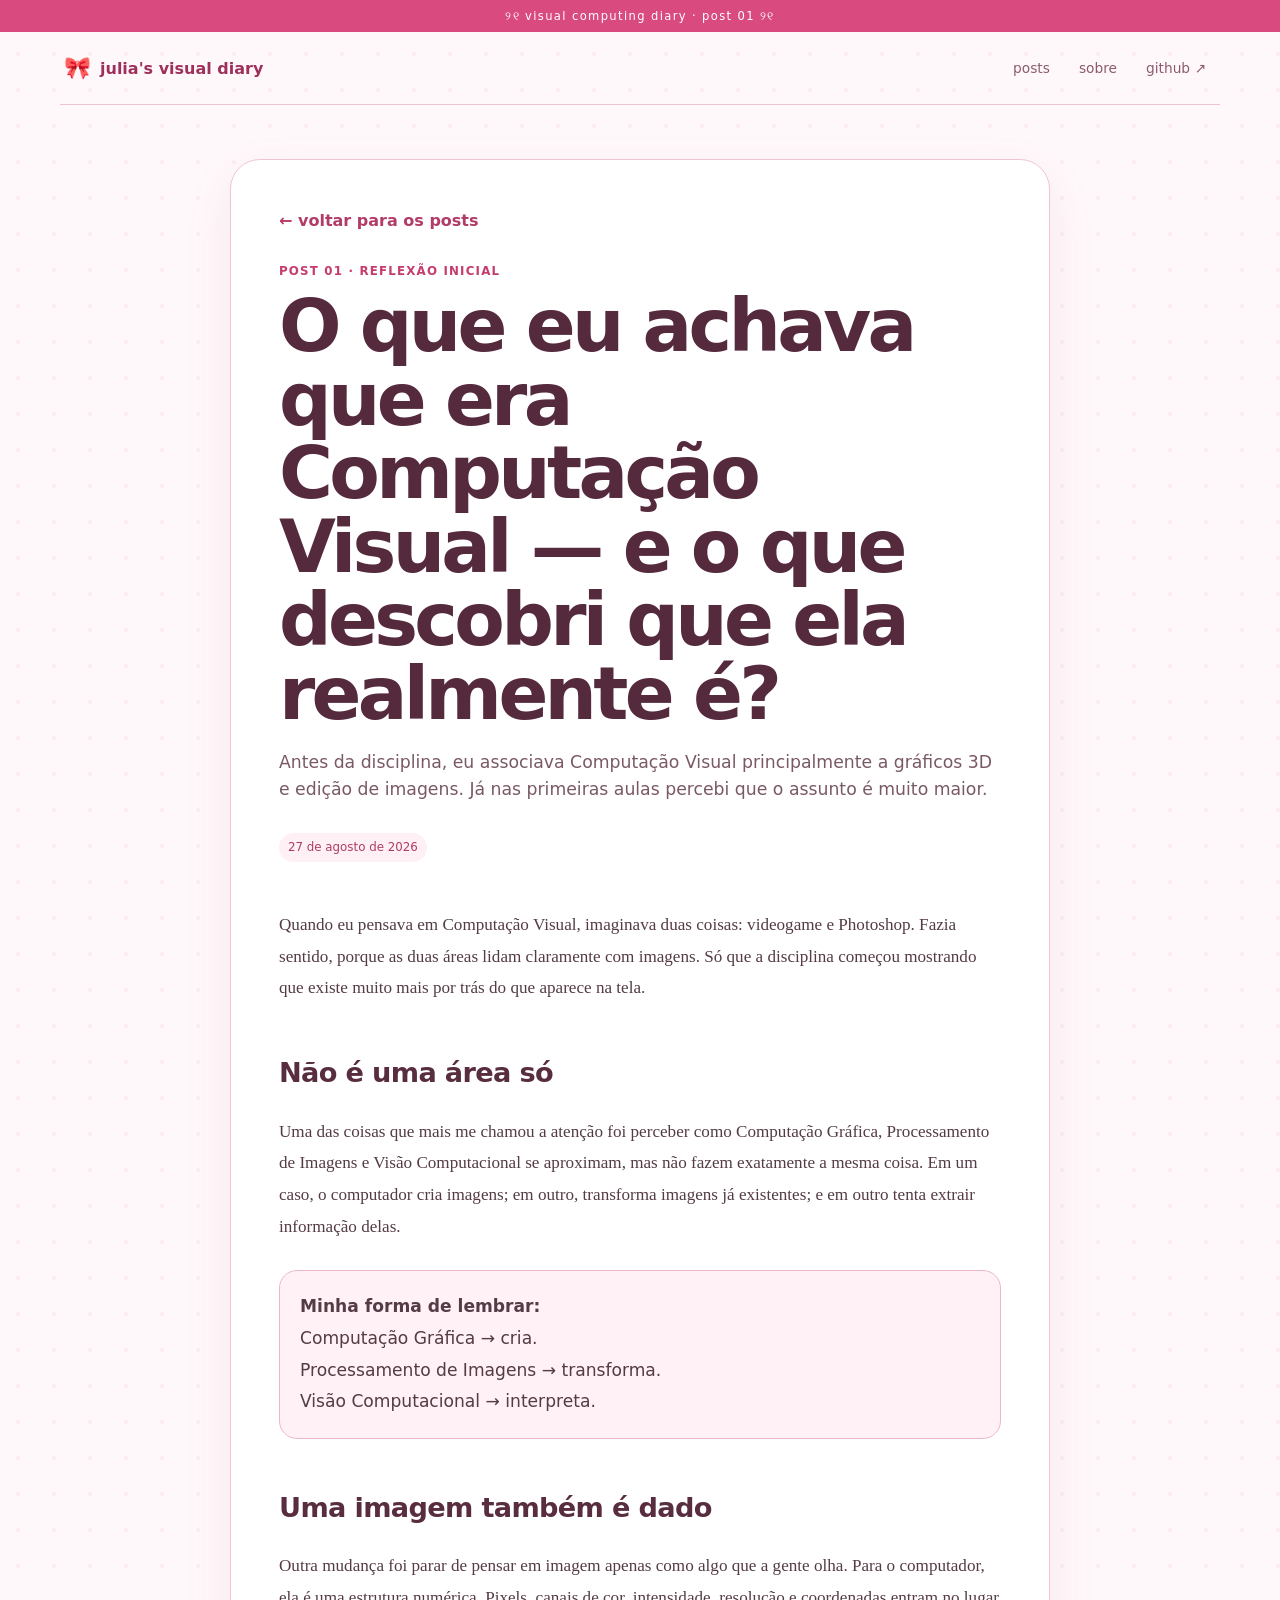
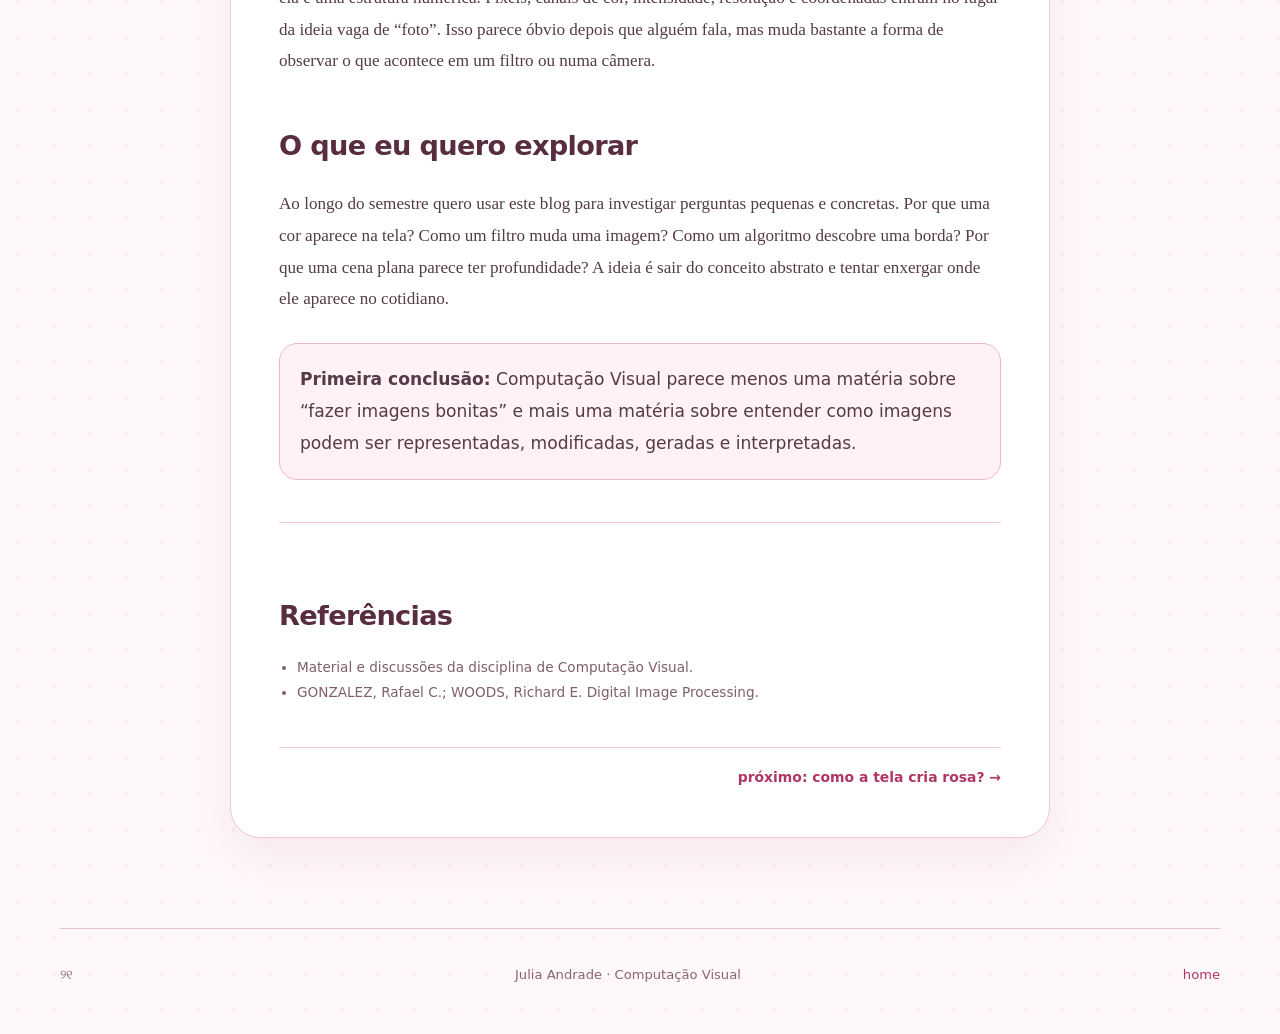
==== posts/01-primeiras-impressoes.html @ 06eb858a "feat: add first reflection post" ====
<!doctype html><html lang="pt-BR"><head><meta charset="utf-8"><meta name="viewport" content="width=device-width,initial-scale=1"><title>Primeiras impressões · Julia's Visual Diary</title><link rel="stylesheet" href="../assets/style.css"></head><body><div class="top-strip">୨୧ visual computing diary · post 01 ୨୧</div><header class="site-header"><a class="logo" href="../index.html"><span class="bow">🎀</span><span>julia's visual diary</span></a><nav><a href="../index.html#posts">posts</a><a href="../index.html#sobre">sobre</a><a href="https://github.com/juliaandrxde/comp-visual">github ↗</a></nav></header><main class="article-shell"><article class="article"><a class="back" href="../index.html#posts">← voltar para os posts</a><p class="kicker">post 01 · reflexão inicial</p><h1>O que eu achava que era Computação Visual — e o que descobri que ela realmente é?</h1><p class="lead">Antes da disciplina, eu associava Computação Visual principalmente a gráficos 3D e edição de imagens. Já nas primeiras aulas percebi que o assunto é muito maior.</p><span class="date">27 de agosto de 2026</span><div class="article-body"><p>Quando eu pensava em Computação Visual, imaginava duas coisas: videogame e Photoshop. Fazia sentido, porque as duas áreas lidam claramente com imagens. Só que a disciplina começou mostrando que existe muito mais por trás do que aparece na tela.</p><h2>Não é uma área só</h2><p>Uma das coisas que mais me chamou a atenção foi perceber como Computação Gráfica, Processamento de Imagens e Visão Computacional se aproximam, mas não fazem exatamente a mesma coisa. Em um caso, o computador cria imagens; em outro, transforma imagens já existentes; e em outro tenta extrair informação delas.</p><div class="callout"><strong>Minha forma de lembrar:</strong><br>Computação Gráfica → cria.<br>Processamento de Imagens → transforma.<br>Visão Computacional → interpreta.</div><h2>Uma imagem também é dado</h2><p>Outra mudança foi parar de pensar em imagem apenas como algo que a gente olha. Para o computador, ela é uma estrutura numérica. Pixels, canais de cor, intensidade, resolução e coordenadas entram no lugar da ideia vaga de “foto”. Isso parece óbvio depois que alguém fala, mas muda bastante a forma de observar o que acontece em um filtro ou numa câmera.</p><h2>O que eu quero explorar</h2><p>Ao longo do semestre quero usar este blog para investigar perguntas pequenas e concretas. Por que uma cor aparece na tela? Como um filtro muda uma imagem? Como um algoritmo descobre uma borda? Por que uma cena plana parece ter profundidade? A ideia é sair do conceito abstrato e tentar enxergar onde ele aparece no cotidiano.</p><div class="callout"><strong>Primeira conclusão:</strong> Computação Visual parece menos uma matéria sobre “fazer imagens bonitas” e mais uma matéria sobre entender como imagens podem ser representadas, modificadas, geradas e interpretadas.</div><section class="references"><h2>Referências</h2><ul><li>Material e discussões da disciplina de Computação Visual.</li><li>GONZALEZ, Rafael C.; WOODS, Richard E. Digital Image Processing.</li></ul></section></div><nav class="post-nav"><span></span><a href="02-cor-rgb.html">próximo: como a tela cria rosa? →</a></nav></article></main><footer><span>୨୧</span><p>Julia Andrade · Computação Visual</p><a href="../index.html">home</a></footer></body></html>
---- assets/style.css ----
*{box-sizing:border-box}html{scroll-behavior:smooth}body{margin:0;background:#fff8fb;color:#4c2b38;font-family:Inter,ui-rounded,"SF Pro Rounded",system-ui,sans-serif;line-height:1.6;background-image:radial-gradient(circle at 18px 18px,rgba(222,88,137,.07) 0 2px,transparent 2.2px);background-size:36px 36px}a{color:inherit}img{max-width:100%;display:block}.top-strip{padding:7px 12px;text-align:center;background:#d94b7f;color:#fff;font-size:.72rem;letter-spacing:.12em;text-transform:lowercase}.site-header,main,footer{width:min(1160px,calc(100% - 32px));margin-inline:auto}.site-header{display:flex;justify-content:space-between;align-items:center;gap:22px;padding:18px 4px;border-bottom:1px solid #efc3d3}.logo{display:flex;align-items:center;gap:9px;text-decoration:none;font-weight:850;color:#9e315c}.bow{font-size:1.35rem}.site-header nav{display:flex;gap:9px;flex-wrap:wrap}.site-header nav a{padding:7px 10px;border-radius:999px;text-decoration:none;color:#8b5b6e;font-size:.86rem}.site-header nav a:hover{background:#ffe7f0;color:#b43162}.hero{display:grid;grid-template-columns:1.15fr .85fr;gap:30px;align-items:center;padding:64px 0 90px}.paper-card,.desk-card,.post-card,.about,.timeline div{background:#fff;border:1px solid #efc5d4;box-shadow:0 16px 40px rgba(167,62,101,.08)}.paper-card{position:relative;padding:clamp(28px,5vw,58px);border-radius:30px}.paper-card:before{content:"";position:absolute;inset:12px;border:1px dashed #f2d3de;border-radius:22px;pointer-events:none}.mini-label{margin:0 0 10px;color:#c43c6e;font-size:.74rem;font-weight:850;letter-spacing:.11em;text-transform:uppercase}.hero h1{position:relative;margin:0 0 22px;font-size:clamp(2.7rem,5.5vw,5.3rem);line-height:.98;letter-spacing:-.055em;color:#54283a}.hero h1 span{color:#d8487b}.hero-text{position:relative;max-width:720px;color:#7d5968;font-size:1.05rem}.hero-actions{position:relative;display:flex;gap:10px;flex-wrap:wrap;margin-top:26px}.btn{display:inline-flex;padding:10px 15px;border:1px solid #e9aac1;border-radius:999px;background:#fff;text-decoration:none;color:#9e3159;font-weight:750;font-size:.87rem}.btn.primary{background:#d94b7f;border-color:#d94b7f;color:white}.desk-card{position:relative;min-height:420px;padding:52px 30px 28px;border-radius:30px;background:linear-gradient(160deg,#ffeaf2,#fff 55%,#ffe8ef)}.tape{position:absolute;width:82px;height:25px;background:rgba(255,231,169,.65);transform:rotate(-7deg);top:18px}.tape-one{left:35px}.tape-two{right:30px;transform:rotate(8deg)}.screen-window{overflow:hidden;border:2px solid #cb6288;border-radius:18px;background:#fff}.window-bar{display:flex;gap:6px;padding:9px 11px;background:#ffe0eb;border-bottom:1px solid #e9abc0}.window-bar span{width:9px;height:9px;border-radius:50%;background:#e1779e}.pixel-heart{display:grid;place-items:center;height:190px;background:repeating-linear-gradient(0deg,#fff 0 19px,#f9e6ed 20px),repeating-linear-gradient(90deg,transparent 0 19px,#f4cbd9 20px)}.pixel-heart span{font-size:6.5rem;color:#db4e80;line-height:1}.screen-window p{margin:0;padding:9px;text-align:center;color:#9d5871;font-family:ui-monospace,monospace;font-size:.8rem}.sticky-note{position:absolute;right:18px;bottom:12px;width:170px;padding:18px;background:#fff6b7;box-shadow:0 8px 20px rgba(110,70,50,.12);transform:rotate(4deg);font-family:"Comic Sans MS",cursive;color:#775d45;font-size:.9rem}.section{margin-bottom:95px}.section-title{display:flex;justify-content:space-between;align-items:end;gap:30px;margin-bottom:26px}.section-title h2,.about h2{margin:0;font-size:clamp(2rem,4vw,3.6rem);line-height:1.02;letter-spacing:-.04em;color:#562a3c}.section-title>p{max-width:390px;margin:0;color:#8b6675;font-size:.9rem}.post-grid{display:grid;grid-template-columns:repeat(2,minmax(0,1fr));gap:20px}.post-card{overflow:hidden;border-radius:28px;transition:transform .18s ease,box-shadow .18s ease}.post-card:hover{transform:translateY(-5px) rotate(-.12deg);box-shadow:0 22px 48px rgba(167,62,101,.13)}.post-visual{position:relative;height:220px;display:grid;place-items:center;border-bottom:1px solid #efc5d4;overflow:hidden}.post-content{padding:22px}.meta{margin:0 0 8px;color:#c43e70;font-size:.72rem;font-weight:800;letter-spacing:.08em;text-transform:uppercase}.post-card h3{margin:0 0 10px;font-size:1.35rem;line-height:1.14}.post-card h3 a{text-decoration:none}.post-card p:not(.meta){color:#7d5a68}.read{color:#b63463;text-decoration:none;font-weight:800;font-size:.9rem}.checker{background:repeating-conic-gradient(#ffe5ef 0 25%,#fff7fa 0 50%) 50%/42px 42px}.big-number{font-size:6rem;font-weight:900;color:#d94c80;text-shadow:5px 5px 0 #fff}.sticker{position:absolute;right:20px;top:18px;padding:8px 11px;border-radius:50%;background:#fff3a8;color:#9b6d00;font-size:.72rem;font-weight:900;transform:rotate(8deg)}.rgb{grid-template-columns:repeat(3,1fr);background:#fff}.rgb span{display:grid;place-items:center;width:110px;height:110px;border-radius:50%;color:#fff;font-weight:900;font-size:2rem;mix-blend-mode:multiply}.rgb span:nth-child(1){background:#ef5b83;transform:translateX(28px)}.rgb span:nth-child(2){background:#7fd99a}.rgb span:nth-child(3){background:#7aaaf2;transform:translateX(-28px)}.filter{grid-template-columns:1fr 1fr}.half{height:100%;width:100%;display:grid;place-items:end center;padding:15px;color:white;font-weight:800}.original{background:linear-gradient(#8996ab,#b0b7c1)}.edited{background:linear-gradient(#f09ab5,#f6c4d4)}.edges{background:#f8dce6}.edge-box{width:115px;height:115px;border:12px solid #fff;box-shadow:0 0 0 4px #bd3565,18px 18px 0 -6px #dc8baa}.compression{grid-template-columns:repeat(3,1fr);background:linear-gradient(135deg,#f8d0de,#e69bb7)}.compression span{align-self:end;width:100%;padding:12px;text-align:center;background:rgba(255,255,255,.74);border-right:1px solid white;font-weight:900;color:#a63d63}.pixel{background:#50293a}.pixel-grid{width:150px;height:150px;background:linear-gradient(90deg,#f181aa 33.33%,#ffd3df 33.33% 66.66%,#d64a7e 66.66%),linear-gradient(#d64a7e 33.33%,transparent 33.33% 66.66%,#f181aa 66.66%);background-size:45px 45px;image-rendering:pixelated;transform:rotate(7deg);box-shadow:10px 12px 0 rgba(255,255,255,.13)}.depth{background:linear-gradient(145deg,#ffdce9,#b44c74);perspective:500px}.cube{width:110px;height:110px;display:grid;place-items:center;background:#fff;border:4px solid #8e3254;color:#b63f6b;font-weight:900;font-size:2rem;transform:rotateY(-28deg) rotateX(18deg);box-shadow:25px 25px 0 rgba(94,30,56,.24)}.final{align-content:center;gap:0;background:linear-gradient(135deg,#fff2f7,#f3bbcf)}.final span{font-size:6rem;font-weight:900;color:#c63d6d;line-height:1}.final small{color:#a95773;font-weight:900}.about{display:grid;grid-template-columns:.9fr 1.1fr;gap:50px;padding:42px;border-radius:30px}.about-title{display:flex;gap:16px}.heart-badge{flex:0 0 auto;width:46px;height:46px;display:grid;place-items:center;border-radius:50%;background:#d84c7f;color:#fff;font-size:1.4rem}.about-text{color:#7b5867}.timeline{display:grid;grid-template-columns:repeat(4,1fr);gap:12px}.timeline div{padding:18px;border-radius:18px;background:#fff}.timeline b{display:block;color:#d86a93;font-size:.72rem}.timeline strong{display:block;margin:7px 0 3px;color:#a8325f}.timeline span{color:#8b6674;font-size:.78rem}footer{display:flex;justify-content:space-between;gap:20px;align-items:center;padding:22px 0 36px;border-top:1px solid #efc2d2;color:#8a6372;font-size:.82rem}footer a{text-decoration:none;color:#af3562}.article-shell{width:min(820px,calc(100% - 32px));margin:54px auto 90px}.article{padding:clamp(24px,5vw,48px);border:1px solid #efc5d4;border-radius:30px;background:#fff;box-shadow:0 18px 50px rgba(167,62,101,.09)}.article .back{display:inline-block;margin-bottom:28px;text-decoration:none;color:#b23b67;font-weight:750}.article .kicker{margin:0 0 8px;color:#c43d6e;font-size:.74rem;font-weight:850;letter-spacing:.1em;text-transform:uppercase}.article h1{margin:0 0 18px;font-size:clamp(2.4rem,6vw,4.6rem);line-height:1;letter-spacing:-.05em;color:#552a3d}.article .lead{color:#7a5966;font-size:1.08rem}.article .date{display:inline-block;margin:12px 0 30px;padding:5px 9px;border-radius:999px;background:#fff0f5;color:#af3c67;font-size:.74rem}.article-body{font-family:Georgia,"Times New Roman",serif;color:#543b45;font-size:1.07rem;line-height:1.85}.article-body h2{margin:44px 0 10px;color:#592d40;font-family:Inter,system-ui,sans-serif;font-size:1.7rem;letter-spacing:-.025em}.article-body .callout{margin:28px 0;padding:20px;border:1px solid #ecb7ca;border-radius:18px;background:#fff1f6;font-family:Inter,system-ui,sans-serif}.article-body .demo{margin:28px 0;padding:20px;border:1px solid #edc4d3;border-radius:18px;background:#fffafb;font-family:Inter,system-ui,sans-serif}.swatches{display:grid;grid-template-columns:repeat(3,1fr);gap:10px}.swatch{height:90px;border-radius:14px}.swatch:nth-child(1){background:#ef5b83}.swatch:nth-child(2){background:#71d091}.swatch:nth-child(3){background:#73a9f0}.contrast-demo{display:grid;grid-template-columns:repeat(3,1fr);gap:8px}.contrast-demo div{height:110px;border-radius:12px;background:#888}.contrast-demo div:nth-child(1){filter:contrast(.55)}.contrast-demo div:nth-child(2){filter:contrast(1)}.contrast-demo div:nth-child(3){filter:contrast(1.8)}.pixel-demo{display:grid;grid-template-columns:repeat(8,1fr);gap:2px}.pixel-demo span{aspect-ratio:1;background:#ef8eaf}.pixel-demo span:nth-child(3n){background:#ffd0de}.pixel-demo span:nth-child(4n){background:#b94370}.references{margin-top:42px;padding-top:24px;border-top:1px solid #efc8d6;font-family:Inter,system-ui,sans-serif}.references ul{padding-left:18px;color:#7f5e6b;font-size:.85rem}.post-nav{display:flex;justify-content:space-between;gap:20px;margin-top:42px;padding-top:18px;border-top:1px solid #efc8d6}.post-nav a{text-decoration:none;color:#b03663;font-family:Inter,system-ui,sans-serif;font-weight:750;font-size:.87rem}@media(max-width:850px){.hero,.about{grid-template-columns:1fr}.post-grid{grid-template-columns:1fr}.timeline{grid-template-columns:repeat(2,1fr)}.desk-card{min-height:350px}}@media(max-width:620px){.site-header{display:block}.site-header nav{margin-top:12px}.hero{padding-top:38px}.section-title{display:block}.section-title>p{margin-top:10px}.timeline{grid-template-columns:1fr 1fr}.about{padding:28px 22px}.article{padding:24px 18px}.post-nav{display:grid}.rgb span{width:82px;height:82px}footer{flex-direction:column;align-items:flex-start}}
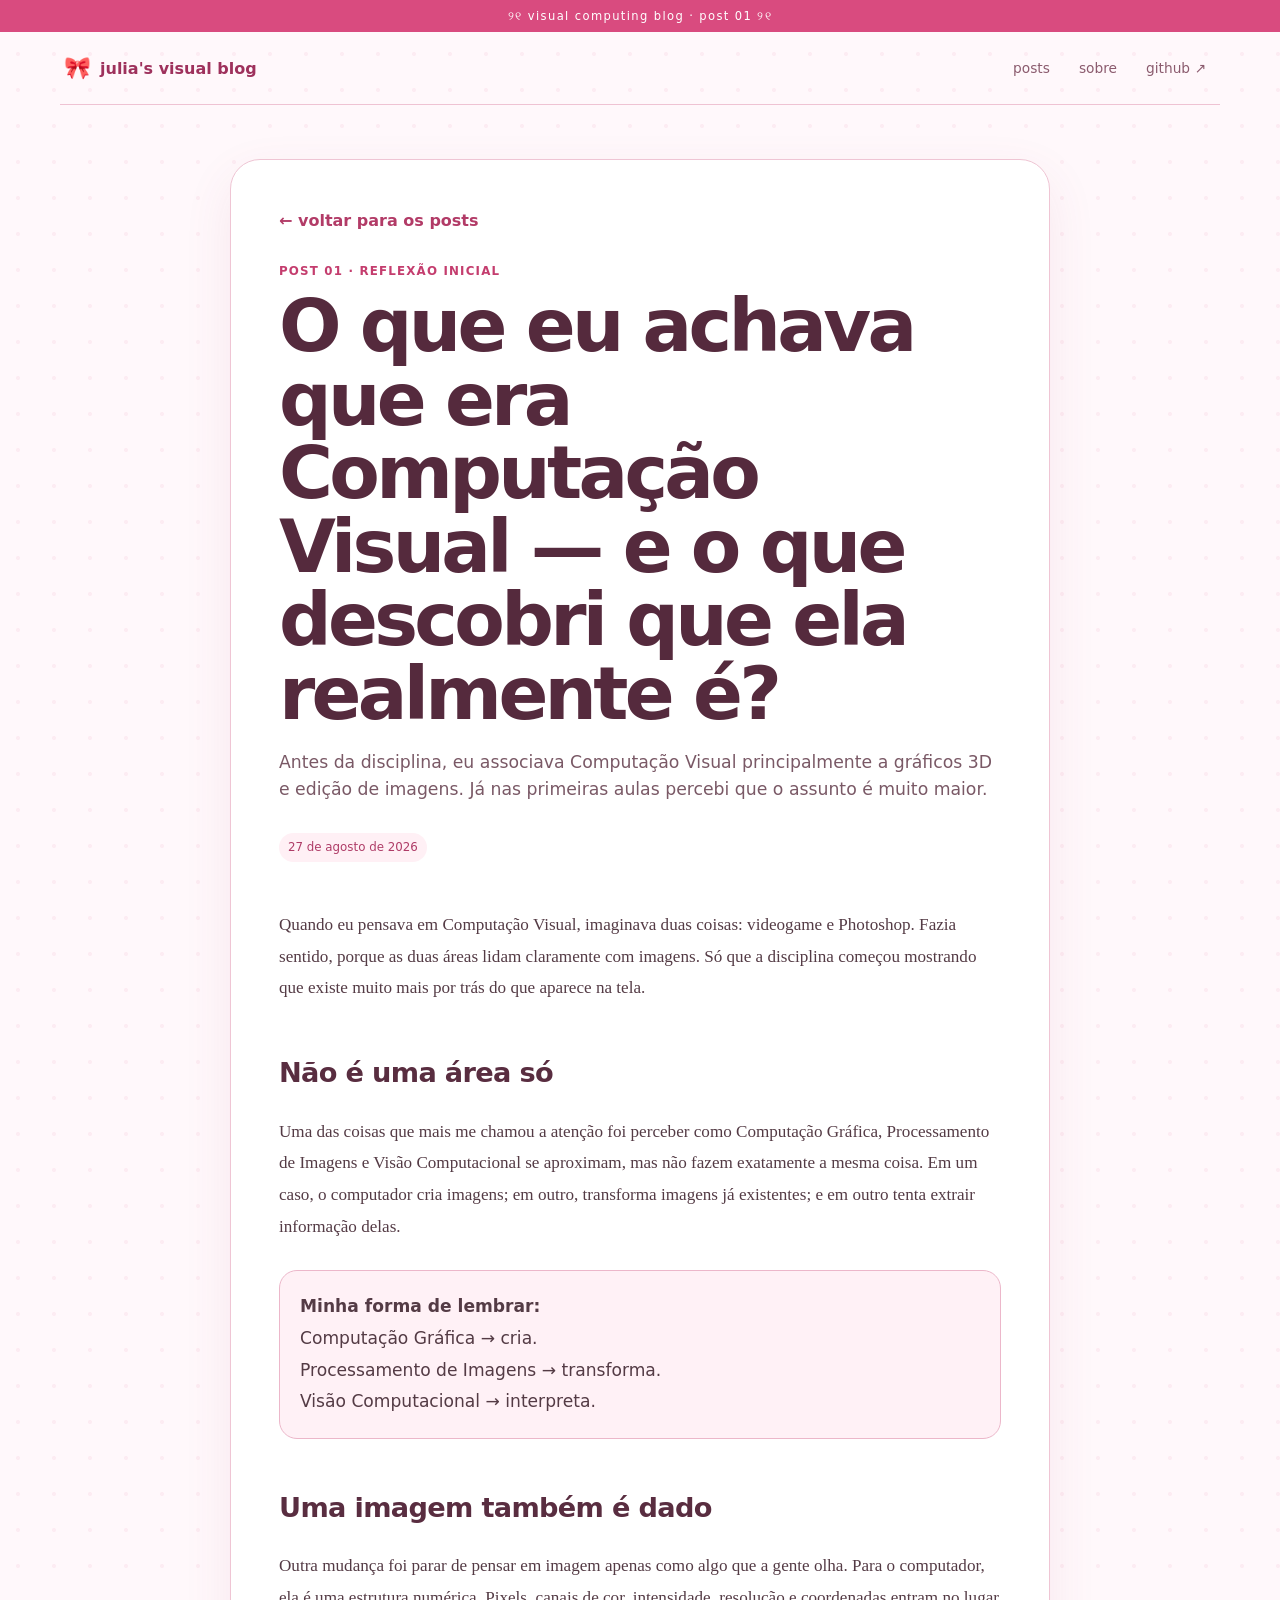
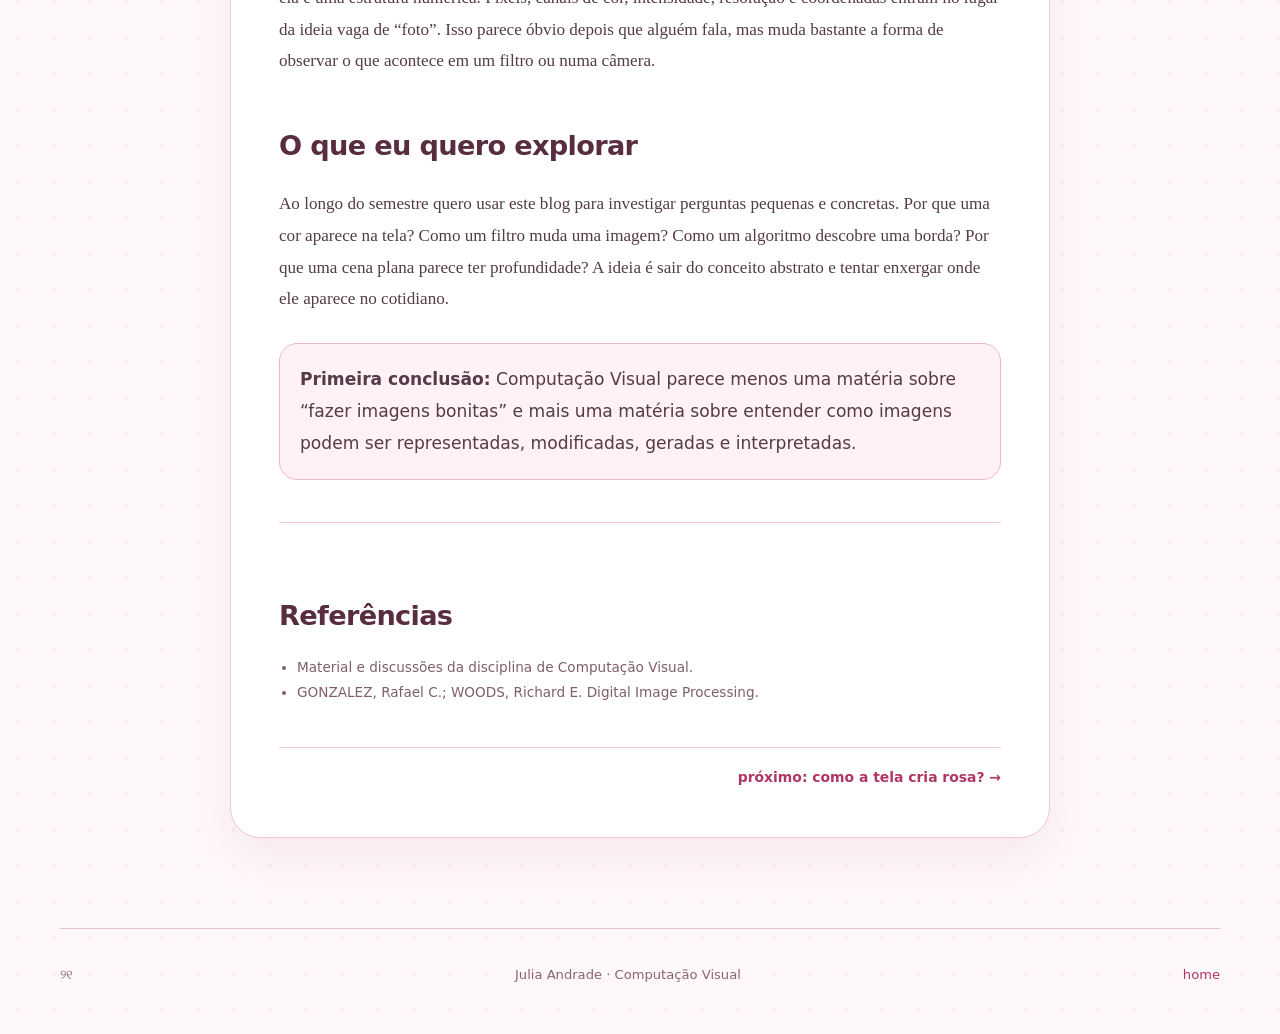
==== commit bb33c226: "copy: rename diary to blog in post 01" ====
--- a/posts/01-primeiras-impressoes.html
+++ b/posts/01-primeiras-impressoes.html
@@ -1 +1 @@
-<!doctype html><html lang="pt-BR"><head><meta charset="utf-8"><meta name="viewport" content="width=device-width,initial-scale=1"><title>Primeiras impressões · Julia's Visual Diary</title><link rel="stylesheet" href="../assets/style.css"></head><body><div class="top-strip">୨୧ visual computing diary · post 01 ୨୧</div><header class="site-header"><a class="logo" href="../index.html"><span class="bow">🎀</span><span>julia's visual diary</span></a><nav><a href="../index.html#posts">posts</a><a href="../index.html#sobre">sobre</a><a href="https://github.com/juliaandrxde/comp-visual">github ↗</a></nav></header><main class="article-shell"><article class="article"><a class="back" href="../index.html#posts">← voltar para os posts</a><p class="kicker">post 01 · reflexão inicial</p><h1>O que eu achava que era Computação Visual — e o que descobri que ela realmente é?</h1><p class="lead">Antes da disciplina, eu associava Computação Visual principalmente a gráficos 3D e edição de imagens. Já nas primeiras aulas percebi que o assunto é muito maior.</p><span class="date">27 de agosto de 2026</span><div class="article-body"><p>Quando eu pensava em Computação Visual, imaginava duas coisas: videogame e Photoshop. Fazia sentido, porque as duas áreas lidam claramente com imagens. Só que a disciplina começou mostrando que existe muito mais por trás do que aparece na tela.</p><h2>Não é uma área só</h2><p>Uma das coisas que mais me chamou a atenção foi perceber como Computação Gráfica, Processamento de Imagens e Visão Computacional se aproximam, mas não fazem exatamente a mesma coisa. Em um caso, o computador cria imagens; em outro, transforma imagens já existentes; e em outro tenta extrair informação delas.</p><div class="callout"><strong>Minha forma de lembrar:</strong><br>Computação Gráfica → cria.<br>Processamento de Imagens → transforma.<br>Visão Computacional → interpreta.</div><h2>Uma imagem também é dado</h2><p>Outra mudança foi parar de pensar em imagem apenas como algo que a gente olha. Para o computador, ela é uma estrutura numérica. Pixels, canais de cor, intensidade, resolução e coordenadas entram no lugar da ideia vaga de “foto”. Isso parece óbvio depois que alguém fala, mas muda bastante a forma de observar o que acontece em um filtro ou numa câmera.</p><h2>O que eu quero explorar</h2><p>Ao longo do semestre quero usar este blog para investigar perguntas pequenas e concretas. Por que uma cor aparece na tela? Como um filtro muda uma imagem? Como um algoritmo descobre uma borda? Por que uma cena plana parece ter profundidade? A ideia é sair do conceito abstrato e tentar enxergar onde ele aparece no cotidiano.</p><div class="callout"><strong>Primeira conclusão:</strong> Computação Visual parece menos uma matéria sobre “fazer imagens bonitas” e mais uma matéria sobre entender como imagens podem ser representadas, modificadas, geradas e interpretadas.</div><section class="references"><h2>Referências</h2><ul><li>Material e discussões da disciplina de Computação Visual.</li><li>GONZALEZ, Rafael C.; WOODS, Richard E. Digital Image Processing.</li></ul></section></div><nav class="post-nav"><span></span><a href="02-cor-rgb.html">próximo: como a tela cria rosa? →</a></nav></article></main><footer><span>୨୧</span><p>Julia Andrade · Computação Visual</p><a href="../index.html">home</a></footer></body></html>+<!doctype html><html lang="pt-BR"><head><meta charset="utf-8"><meta name="viewport" content="width=device-width,initial-scale=1"><title>Primeiras impressões · Julia's Visual Blog</title><link rel="stylesheet" href="../assets/style.css"></head><body><div class="top-strip">୨୧ visual computing blog · post 01 ୨୧</div><header class="site-header"><a class="logo" href="../index.html"><span class="bow">🎀</span><span>julia's visual blog</span></a><nav><a href="../index.html#posts">posts</a><a href="../index.html#sobre">sobre</a><a href="https://github.com/juliaandrxde/comp-visual">github ↗</a></nav></header><main class="article-shell"><article class="article"><a class="back" href="../index.html#posts">← voltar para os posts</a><p class="kicker">post 01 · reflexão inicial</p><h1>O que eu achava que era Computação Visual — e o que descobri que ela realmente é?</h1><p class="lead">Antes da disciplina, eu associava Computação Visual principalmente a gráficos 3D e edição de imagens. Já nas primeiras aulas percebi que o assunto é muito maior.</p><span class="date">27 de agosto de 2026</span><div class="article-body"><p>Quando eu pensava em Computação Visual, imaginava duas coisas: videogame e Photoshop. Fazia sentido, porque as duas áreas lidam claramente com imagens. Só que a disciplina começou mostrando que existe muito mais por trás do que aparece na tela.</p><h2>Não é uma área só</h2><p>Uma das coisas que mais me chamou a atenção foi perceber como Computação Gráfica, Processamento de Imagens e Visão Computacional se aproximam, mas não fazem exatamente a mesma coisa. Em um caso, o computador cria imagens; em outro, transforma imagens já existentes; e em outro tenta extrair informação delas.</p><div class="callout"><strong>Minha forma de lembrar:</strong><br>Computação Gráfica → cria.<br>Processamento de Imagens → transforma.<br>Visão Computacional → interpreta.</div><h2>Uma imagem também é dado</h2><p>Outra mudança foi parar de pensar em imagem apenas como algo que a gente olha. Para o computador, ela é uma estrutura numérica. Pixels, canais de cor, intensidade, resolução e coordenadas entram no lugar da ideia vaga de “foto”. Isso parece óbvio depois que alguém fala, mas muda bastante a forma de observar o que acontece em um filtro ou numa câmera.</p><h2>O que eu quero explorar</h2><p>Ao longo do semestre quero usar este blog para investigar perguntas pequenas e concretas. Por que uma cor aparece na tela? Como um filtro muda uma imagem? Como um algoritmo descobre uma borda? Por que uma cena plana parece ter profundidade? A ideia é sair do conceito abstrato e tentar enxergar onde ele aparece no cotidiano.</p><div class="callout"><strong>Primeira conclusão:</strong> Computação Visual parece menos uma matéria sobre “fazer imagens bonitas” e mais uma matéria sobre entender como imagens podem ser representadas, modificadas, geradas e interpretadas.</div><section class="references"><h2>Referências</h2><ul><li>Material e discussões da disciplina de Computação Visual.</li><li>GONZALEZ, Rafael C.; WOODS, Richard E. Digital Image Processing.</li></ul></section></div><nav class="post-nav"><span></span><a href="02-cor-rgb.html">próximo: como a tela cria rosa? →</a></nav></article></main><footer><span>୨୧</span><p>Julia Andrade · Computação Visual</p><a href="../index.html">home</a></footer></body></html>
